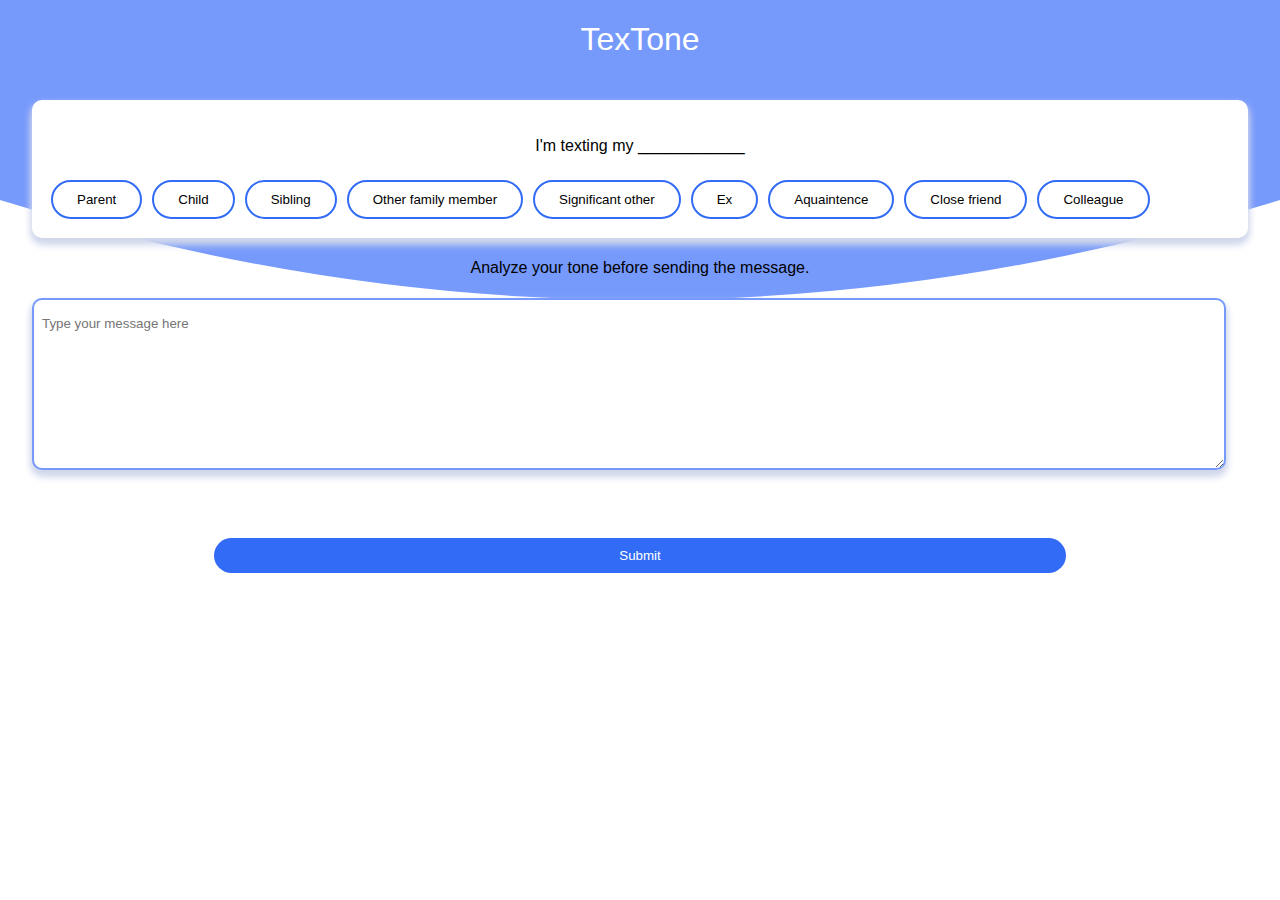
==== index.html @ cfb38f54 "new repository" ====
<!doctype html>
<html>
<head>
<meta charset="UTF-8">
<title>TexTone</title>
<link href="style.css" rel="stylesheet" type="text/css">
</head>

<body>
<div>
  <svg width="500" height="400" viewBox="0 0 500 80" preserveAspectRatio="none">
    <path d="M0,0 L0,40 Q250,80 500,40 L500,0 Z" fill="#7699FC" />
  </svg>
  <a href="home.html"><h1 class="white">TexTone</h1></a>
</div>
<div class="content">
  <div class="settings">
    <h4>I'm texting my ____________</h4>
    <div class="btn-group">
      <button>Parent</button>
      <button>Child</button>
      <button>Sibling</button>
      <button>Other family member</button>
      <button>Significant other</button>
      <button>Ex</button>
      <button>Aquaintence</button>
      <button>Close friend</button>
      <button>Colleague</button>
    </div>
  </div>
  <div class="text-input">
    <h4>Analyze your tone before sending the message.</h4>
    <form action="/url" method="GET">
      <textarea class="input" name="Text1" cols="40" rows="5" placeholder="Type your message here"></textarea>
    </form>
    <button class="button center" type="button" id="myBtn">Submit</button>
  </div>
</div>
<!-- The Modal -->
<div id="myModal" class="modal"> 
  
  <!-- Modal content -->
  <div class="modal-content">
    <h2>Annoyed</h2>
    <img class="center" src="img/annoyed.svg">
    <p>Do you mean to communicate that you are annoyed with your significant other? If not, try rephrasing the message.</p>
    <button class="close button center" type="button">Try again</button>
  </div>
</div>
<script>
// Get the modal
var modal = document.getElementById("myModal");

// Get the button that opens the modal
var btn = document.getElementById("myBtn");

// Get the <span> element that closes the modal
var span = document.getElementsByClassName("close")[0];

// When the user clicks the button, open the modal 
btn.onclick = function() {
  modal.style.display = "block";
}

// When the user clicks on <span> (x), close the modal
span.onclick = function() {
  modal.style.display = "none";
}

// When the user clicks anywhere outside of the modal, close it
window.onclick = function(event) {
  if (event.target == modal) {
    modal.style.display = "none";
  }
}

</script>
</body>
</html>
---- style.css ----
@charset "UTF-8";
/* CSS Document */



h1 {
	font-family: Gotham, 'Helvetica Neue', Helvetica, Arial, 'sans-serif';
	font-weight: 500;
	text-align: center;
	position: relative;
	z-index: 1;
}

h2 {
	font-family: Gotham, 'Helvetica Neue', Helvetica, Arial, 'sans-serif';
	font-weight: 700;
	color: #FC616C;
	text-align: center;
	position: relative;
}

h4 {
	font-family: Gotham, "Helvetica Neue", Helvetica, Arial, "sans-serif";
	font-weight: 500;
	text-align: center;
}

p {
	font-family: Gotham, "Helvetica Neue", Helvetica, Arial, "sans-serif";
	font-weight: 400;
	margin-left: 4rem;
	margin-right: 4rem;
	
}

a {
	text-decoration: none;
}

.button {
	font-family: Gotham, "Helvetica Neue", Helvetica, Arial, "sans-serif";
	font-weight: 500;
	text-align: center;
	text-decoration: none !important;
	color: #fff;
	background-color: #326CF6;
	width: 70%;
	margin: auto;
	padding-top: 10px;
	padding-bottom: 10px;
	border-radius: 20px;
	border: none;
}

.btn-group button {
  background-color: #fff;
  border: 2px solid #326CF6;
  color: black;
  border-radius: 2rem;
  padding: 10px 24px;
  margin: 3px;
  cursor: pointer;
  float: center;
}

.btn-group:after {
  content: "";
  clear: both;
  display: table;
}

/* Add a background color on hover */
.btn-group button:hover {
  background-color: #326CF6;
  color: white;
}

.center {
	margin: auto;
	display: block;
}

.white {
	color: #fff;
}

svg {
	width: 100%;
	margin: 0;
	position: absolute;
	top: 0;
	left: 0;
}

.content {
	position: absolute;
	top: 100px;
	left: 2rem;
	right: 2rem;
	z-index: 2;
}
.settings {
	background-color: #fff;
	border-radius: 10px;
	border-color: #326cf6;
	padding: 1rem;
	box-shadow: 0 4px 6px 0 rgba(208, 215, 235, 1), 0 6px 10px 0 rgba(208, 215, 235, 1);
}

.text-input {

	left: 2rem;
	right: 2rem;
}

.input {
	width: 97%;
	height: 150px;
	border-width: 2.5px;
	border-radius: 10px;
	border-color: #7699FC;
	box-shadow: 0 4px 6px 0 rgba(208, 215, 235, 1), 0 6px 10px 0 rgba(208, 215, 235, 1);
	padding-top: 1rem;
	padding-left: .5rem;
	font-family: Gotham, "Helvetica Neue", Helvetica, Arial, "sans-serif";
	margin-bottom: 4rem;
	
}
/* The Modal (background) */
.modal {
  display: none; /* Hidden by default */
  position: fixed; /* Stay in place */
  z-index: 1; /* Sit on top */
  left: 0;
  top: 0;
  width: 100%; /* Full width */
  height: 100%; /* Full height */
  overflow: auto; /* Enable scroll if needed */
  background-color: rgb(0,0,0); /* Fallback color */
  background-color: rgba(0,0,0,0.4); /* Black w/ opacity */
  -webkit-animation-name: fadeIn; /* Fade in the background */
  -webkit-animation-duration: 0.4s;
  animation-name: fadeIn;
  animation-duration: 0.4s;
  z-index: 4;
}

/* Modal Content */
.modal-content {
  position: fixed;
  bottom: 0;
  background-color: #fefefe;
  border-top-left-radius: 3rem;
  border-top-right-radius: 3rem;
  width: 100%;
  -webkit-animation-name: slideIn;
  -webkit-animation-duration: 0.4s;
  animation-name: slideIn;
  animation-duration: 0.4s
}

/* The Close Button */
.close {
  color: white;
  float: center;
  font-weight: 500;
  margin-top: 2rem;
  margin-bottom: 2rem;
}

.close:hover,
.close:focus {
  background-color: #7699FC;
  text-decoration: none;
  cursor: pointer;
}

.modal-header {
  padding: 2px 16px;
  background-color: #5cb85c;
  color: white;
}

.modal-body {padding: 2px 16px;}

.modal-footer {
  padding: 2px 16px;
  background-color: #5cb85c;
  color: white;
}

/* Add Animation */
@-webkit-keyframes slideIn {
  from {bottom: -300px; opacity: 0} 
  to {bottom: 0; opacity: 1}
}

@keyframes slideIn {
  from {bottom: -300px; opacity: 0}
  to {bottom: 0; opacity: 1}
}

@-webkit-keyframes fadeIn {
  from {opacity: 0} 
  to {opacity: 1}
}

@keyframes fadeIn {
  from {opacity: 0} 
  to {opacity: 1}
}
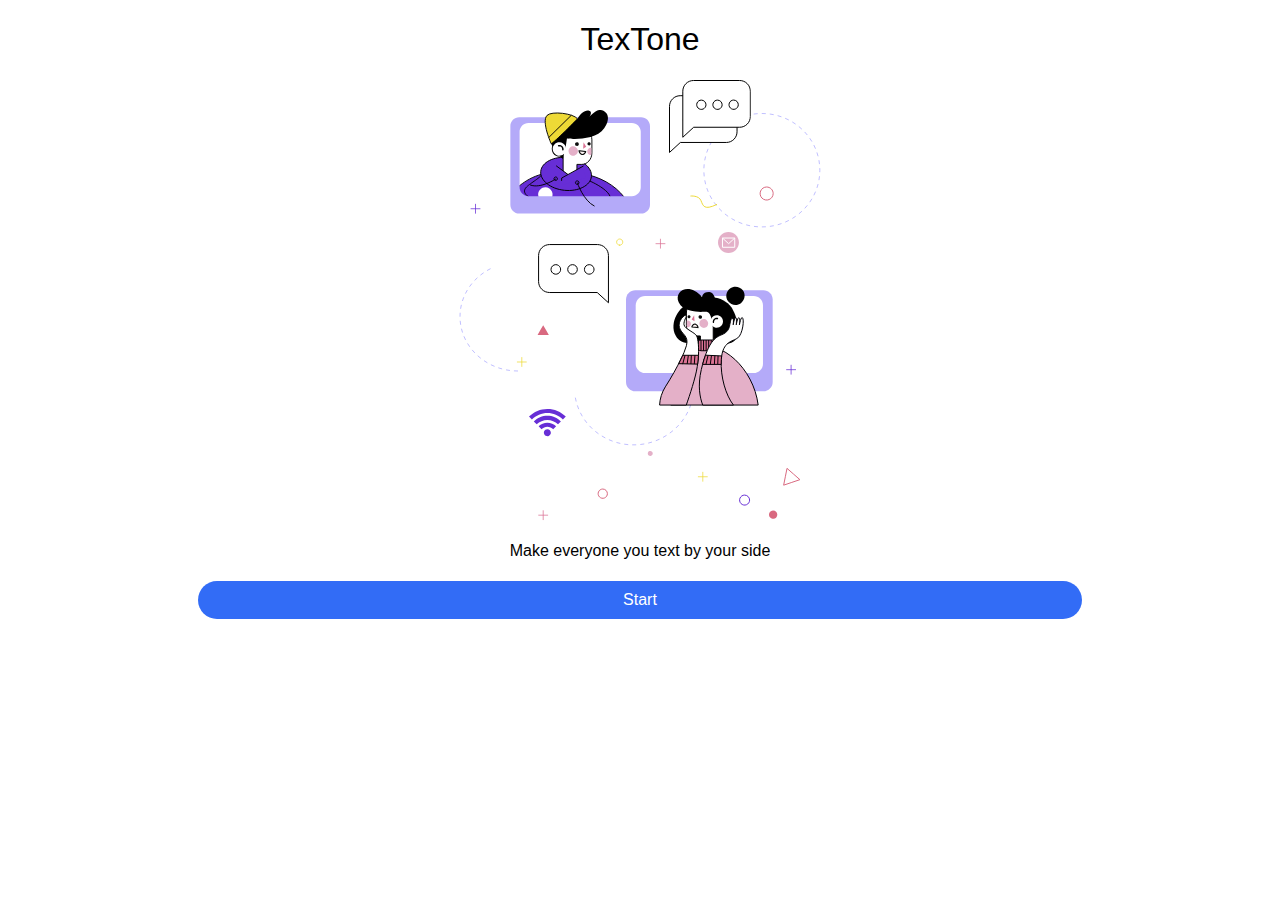
==== commit e4201d0a: "set home page" ====
--- a/index.html
+++ b/index.html
@@ -1,79 +1,18 @@
-<!doctype html>
-<html>
+<!DOCTYPE html>
+<html lang="en">
 <head>
 <meta charset="UTF-8">
+<meta http-equiv="X-UA-Compatible" content="IE=edge">
+<meta name="viewport" content="width=device-width, initial-scale=1">
 <title>TexTone</title>
 <link href="style.css" rel="stylesheet" type="text/css">
 </head>
-
 <body>
-<div>
-  <svg width="500" height="400" viewBox="0 0 500 80" preserveAspectRatio="none">
-    <path d="M0,0 L0,40 Q250,80 500,40 L500,0 Z" fill="#7699FC" />
-  </svg>
-  <a href="home.html"><h1 class="white">TexTone</h1></a>
-</div>
-<div class="content">
-  <div class="settings">
-    <h4>I'm texting my ____________</h4>
-    <div class="btn-group">
-      <button>Parent</button>
-      <button>Child</button>
-      <button>Sibling</button>
-      <button>Other family member</button>
-      <button>Significant other</button>
-      <button>Ex</button>
-      <button>Aquaintence</button>
-      <button>Close friend</button>
-      <button>Colleague</button>
-    </div>
-  </div>
-  <div class="text-input">
-    <h4>Analyze your tone before sending the message.</h4>
-    <form action="/url" method="GET">
-      <textarea class="input" name="Text1" cols="40" rows="5" placeholder="Type your message here"></textarea>
-    </form>
-    <button class="button center" type="button" id="myBtn">Submit</button>
-  </div>
-</div>
-<!-- The Modal -->
-<div id="myModal" class="modal"> 
-  
-  <!-- Modal content -->
-  <div class="modal-content">
-    <h2>Annoyed</h2>
-    <img class="center" src="img/annoyed.svg">
-    <p>Do you mean to communicate that you are annoyed with your significant other? If not, try rephrasing the message.</p>
-    <button class="close button center" type="button">Try again</button>
-  </div>
-</div>
-<script>
-// Get the modal
-var modal = document.getElementById("myModal");
-
-// Get the button that opens the modal
-var btn = document.getElementById("myBtn");
-
-// Get the <span> element that closes the modal
-var span = document.getElementsByClassName("close")[0];
-
-// When the user clicks the button, open the modal 
-btn.onclick = function() {
-  modal.style.display = "block";
-}
-
-// When the user clicks on <span> (x), close the modal
-span.onclick = function() {
-  modal.style.display = "none";
-}
-
-// When the user clicks anywhere outside of the modal, close it
-window.onclick = function(event) {
-  if (event.target == modal) {
-    modal.style.display = "none";
-  }
-}
-
-</script>
+<h1>TexTone</h1>
+<img class="center" src="img/home.svg">
+<h4>Make everyone you text by your side</h4>
+<a href="textone.html">
+<div class="button">Start</div>
+</a>
 </body>
-</html>
+</html>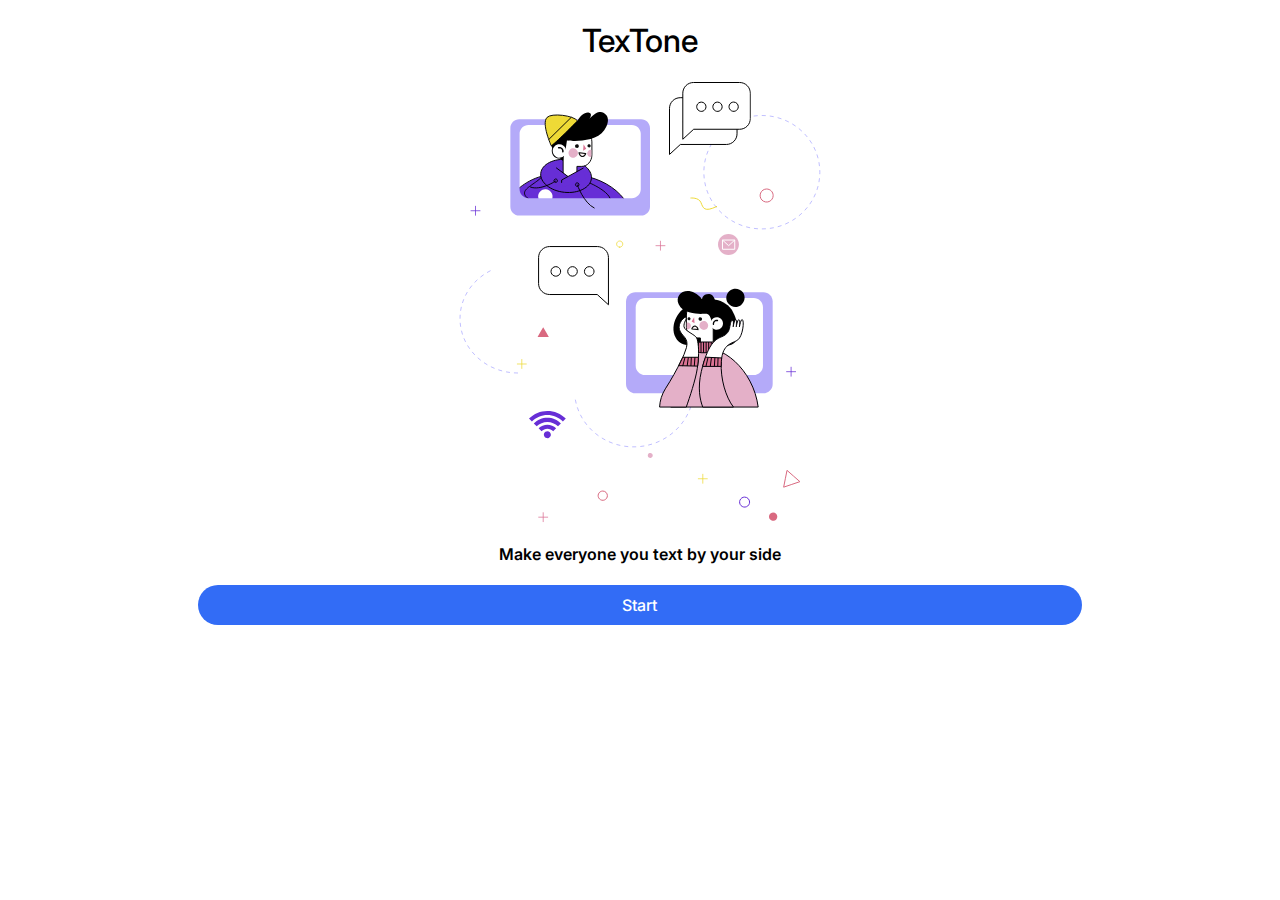
==== commit 423e774e: "with model added" ====
--- a/index.html
+++ b/index.html
@@ -1,13 +1,19 @@
 <!DOCTYPE html>
 <html lang="en">
+
 <head>
 <meta charset="UTF-8">
 <meta http-equiv="X-UA-Compatible" content="IE=edge">
 <meta name="viewport" content="width=device-width, initial-scale=1">
 <title>TexTone</title>
+<link rel="preconnect" href="https://fonts.googleapis.com">
+<link rel="preconnect" href="https://fonts.gstatic.com" crossorigin>
+<link href="https://fonts.googleapis.com/css2?family=Inter:wght@100;200;300;400;500;600;700;800;900&display=swap" rel="stylesheet">
 <link href="style.css" rel="stylesheet" type="text/css">
 </head>
+
 <body>
+
 <h1>TexTone</h1>
 <img class="center" src="img/home.svg">
 <h4>Make everyone you text by your side</h4>
@@ -15,4 +21,9 @@
 <div class="button">Start</div>
 </a>
 </body>
+
+<script >
+    console.log(window.innerWidth);
+</script>
+
 </html>--- a/style.css
+++ b/style.css
@@ -4,7 +4,7 @@
 
 
 h1 {
-	font-family: Gotham, 'Helvetica Neue', Helvetica, Arial, 'sans-serif';
+	font-family: 'Inter', sans-serif;
 	font-weight: 500;
 	text-align: center;
 	position: relative;
@@ -20,8 +20,8 @@
 }
 
 h4 {
-	font-family: Gotham, "Helvetica Neue", Helvetica, Arial, "sans-serif";
-	font-weight: 500;
+	font-family: 'Inter', sans-serif;
+	font-weight: 600;
 	text-align: center;
 }
 
@@ -38,7 +38,7 @@
 }
 
 .button {
-	font-family: Gotham, "Helvetica Neue", Helvetica, Arial, "sans-serif";
+	font-family: 'Inter', sans-serif;
 	font-weight: 500;
 	text-align: center;
 	text-decoration: none !important;
@@ -105,6 +105,12 @@
 	border-color: #326cf6;
 	padding: 1rem;
 	box-shadow: 0 4px 6px 0 rgba(208, 215, 235, 1), 0 6px 10px 0 rgba(208, 215, 235, 1);
+}
+
+.settings h4{
+	font-family: 'Inter', sans-serif;
+	font-weight: 400;
+	text-align: center;
 }
 
 .text-input {
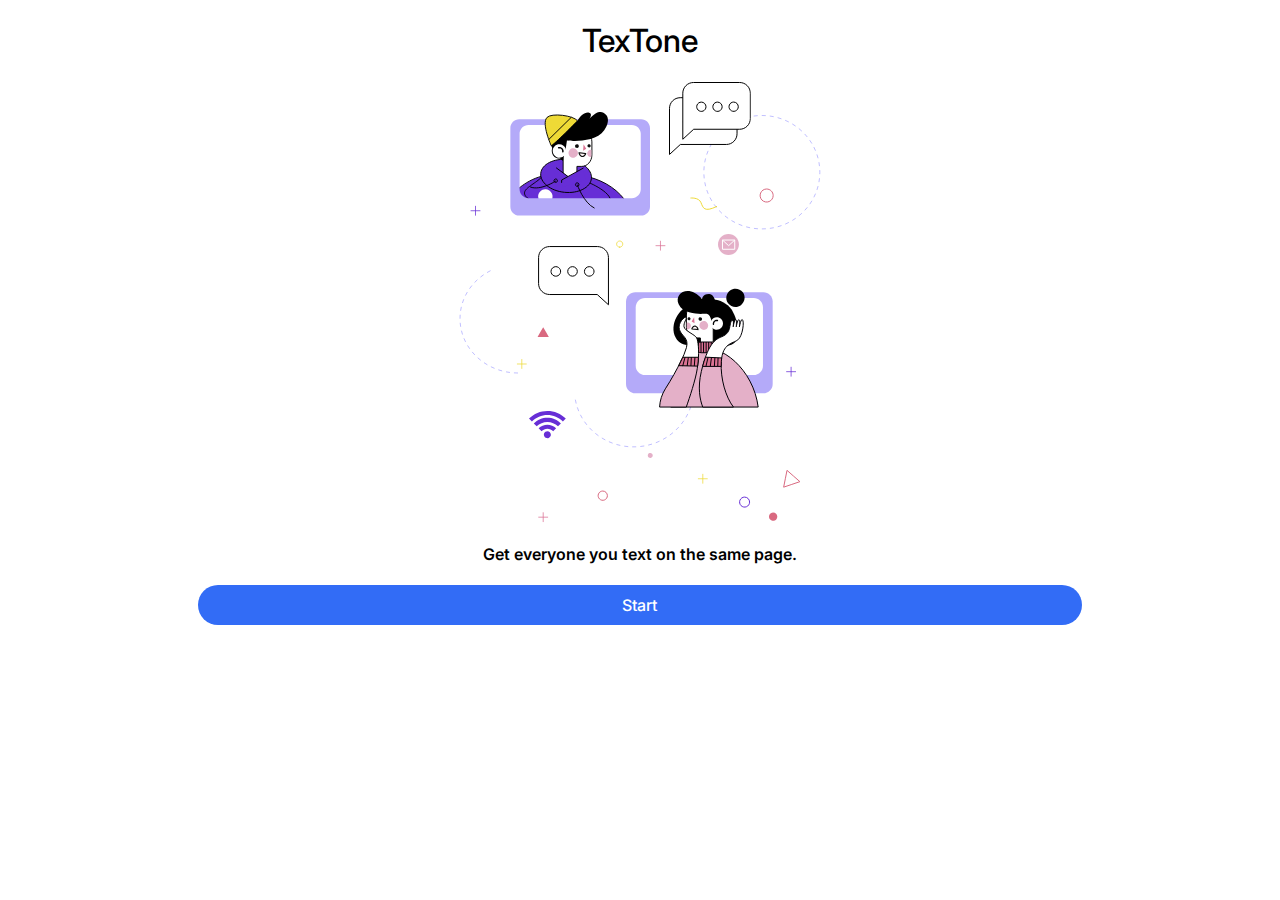
==== commit 76b0f9d8: "fixed category error" ====
--- a/index.html
+++ b/index.html
@@ -16,7 +16,7 @@
 
 <h1>TexTone</h1>
 <img class="center" src="img/home.svg">
-<h4>Make everyone you text by your side</h4>
+<h4>Get everyone you text on the same page.</h4>
 <a href="textone.html">
 <div class="button">Start</div>
 </a>
